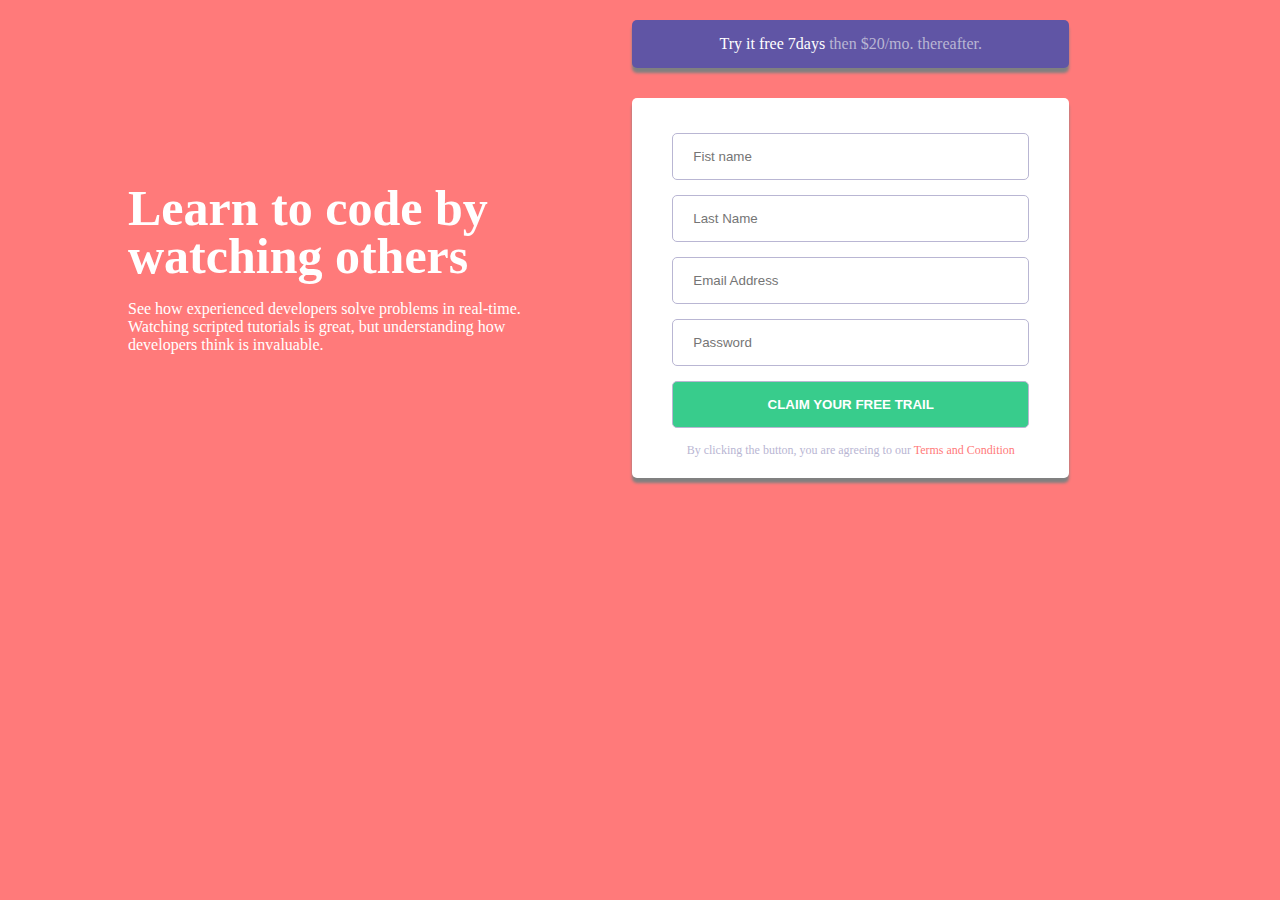
==== index.html @ e976b6f8 "index file" ====
<!DOCTYPE html>
<html lang="en">
<head>
    <meta charset="UTF-8">
    <meta http-equiv="X-UA-Compatible" content="IE=edge">
    <meta name="viewport" content="width=, initial-scale=1.0">
    <link rel="stylesheet" href="f.css">
    <title>Document</title>
</head>
<body>
    <main>
        <div class="flex-container">
            <section class="s1">
                <div class="heading">
                    <h1>Learn to code by watching others</h1>
                </div>
                <div class="text">
                    <p>See how experienced developers solve 
                    problems in real-time. 
                       Watching scripted tutorials is great,
                       but understanding how developers think
                       is invaluable.
                    </p>
                </div>
            </section>
            <section class="s2">
                <div class="form-banner">
                    <p>Try it free 7days <span> then $20/mo. thereafter.</span></p>
                </div>
            <form action="">
                <div class="A">
                    <label for="name"></label>
                    <input type="text" name="fname" placeholder="Fist name"required>
                </div>
                <div class="A">
                    <label for="name"></label>
                    <input type="text" name="fname" placeholder="Last Name" required>
                </div>
                <div class="A">
                    <label for="email"></label>
                    <input type="email" name="email" placeholder="Email Address" required>
                </div>
                <div class="A">
                    <label for="Password"></label>
                    <input type="password" name="password" placeholder="Password" id=""pattern="(?=.*\d)(?=.*[a-z])(?=.*[A-Z]).{8,}" title="Must contain at least one number and one uppercase and lowercase letter, and at least 8 or more characters" required >
                </div>
                <div class="A">
                    <input type="submit" value="CLAIM YOUR FREE TRAIL">
                </div>
                <p class="terms"> By clicking the button, you are agreeing to our <span><a href="#">Terms and Condition</a> </span> </p>
            </form>

            </section>

        </div>
    </main>
    
</body>
</html>
---- f.css ----
*{
    margin: 0;
    padding: 0;
    box-sizing: border-box;
}
  body{background-color: hsl(0, 100%, 74%) ;
    display: flex;
    width:100vw;
    min-height: 100vh;
    align-items:right;
    justify-content: center;
    width:100vw;
    font-size: 16px;
}


main{
    width: 80%;
    margin: 0 auto;

 }
.flex-container{
    display:flex;
    justify-content: center;
    align-items: center;
    flex-direction: row;

}
.s1{
    width: 42%;
    color: white;
}
.s2{
    width:60%;
    text-align: center;
    padding:10px ;
}

.heading{font-size: 25px;
      font-weight: 700;
      margin: 20px 0px;

}
.heading h1{ font-size: 50px;
             font-weight: bolder;
             line-height: 3rem;
}
 text{
    font-weight: 400;
    line-height: 25px;
 }
 .form-banner{background-color: hsl(248, 32%, 49%);
            border-radius: 5px;
            padding: 15px; 
            margin: 10px auto;
            width: 75%;
            box-shadow: 0px 5px 3px gray;
            color: white;

 }
.form-banner span{
    color: hsl(246, 25%, 77%);
}
 form{ padding: 20px 20px;
       width: 75%;
       margin: 30px auto;
       background-color: white;
       border-radius: 5px;
       box-shadow: 0px 5px 3px gray;
 }
    

 .A{
    margin: 15px 20px;

 }
 
 .A input{padding: 15px 20px;
          width: 100%;
          border-radius: 5px;
          border: 1px solid hsl(246, 25%, 77%);
 }

input[type=submit]{
    color: white;
    font-weight: 600;
    background-color: hsl(154, 59%, 51%);

 }

input[type=submit]:hover{
    background-color: hsla(154, 59%, 51%, 0.7);
    cursor:pointer;
 }
 input:focus{
    outline-color: hsl(248, 32%, 49%);
 }
 .terms{
    font-size: 12px;
    color: hsl(246, 25%, 77%);
 }
.terms span a {color: hsl(0, 100%, 74%);
    text-decoration: none;
    

}

@media (max-width:700px){
    .flex-container{
        display: block;
    }
    .s1{
        width: 100%;
        text-align: center;
        margin: 0px 0px 50px 0px;
    }
    .heading h1{
        font-size: 30px;
        line-height: normal;
    }
    .s2{
        width: 100%;
        padding: 0;
    }
    .form-banner, form{
        width: 100%;
    }
}
 
    /* background-color: hsl(248, 32%, 49%);
        border-radius: 5px;
        padding: 10px;    
    
    }
.form{background-color: white;
      border-radius:5px;
    } */
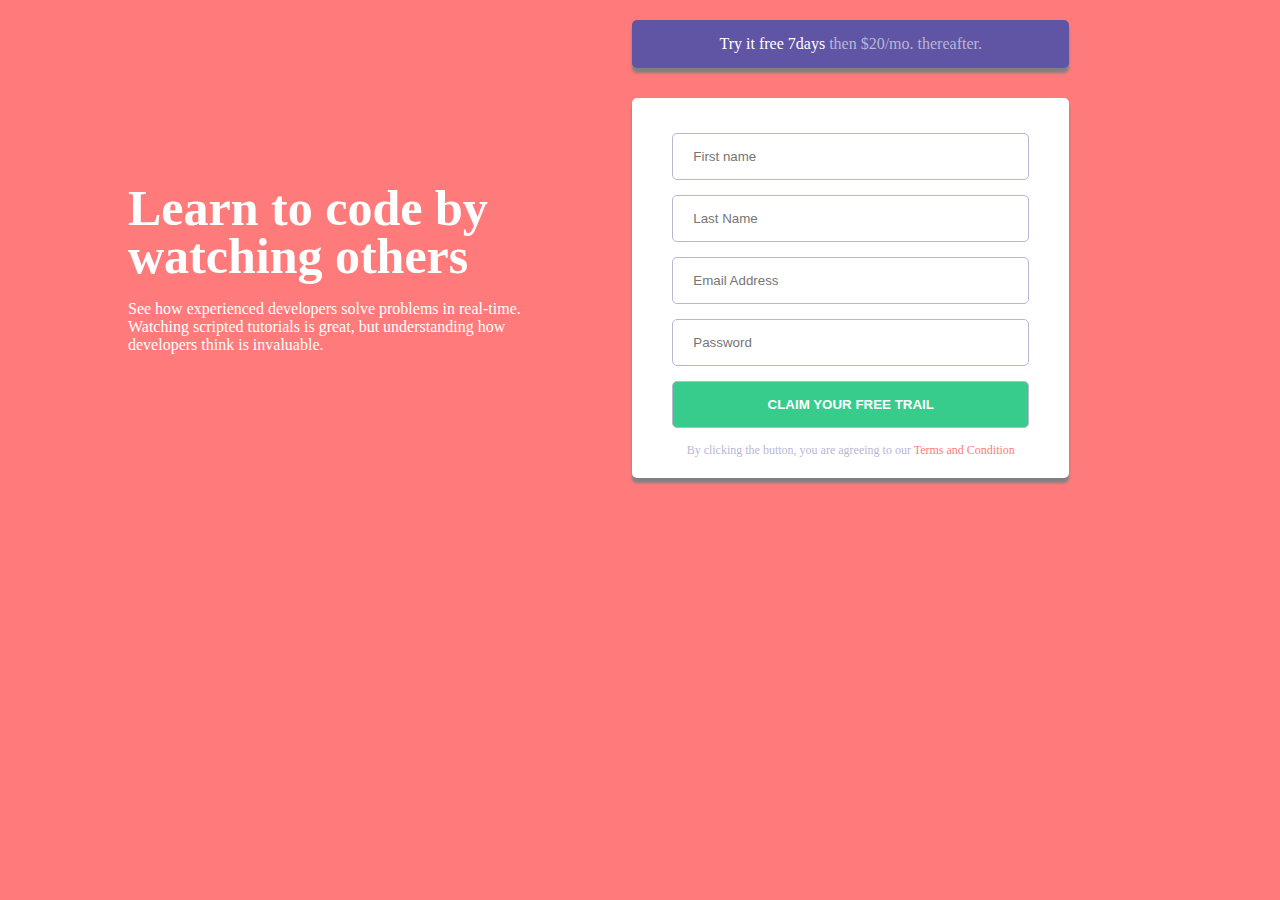
==== commit 11d52f14: "second commit" ====
--- a/index.html
+++ b/index.html
@@ -30,7 +30,7 @@
             <form action="">
                 <div class="A">
                     <label for="name"></label>
-                    <input type="text" name="fname" placeholder="Fist name"required>
+                    <input type="text" name="fname" placeholder="First name"required>
                 </div>
                 <div class="A">
                     <label for="name"></label>
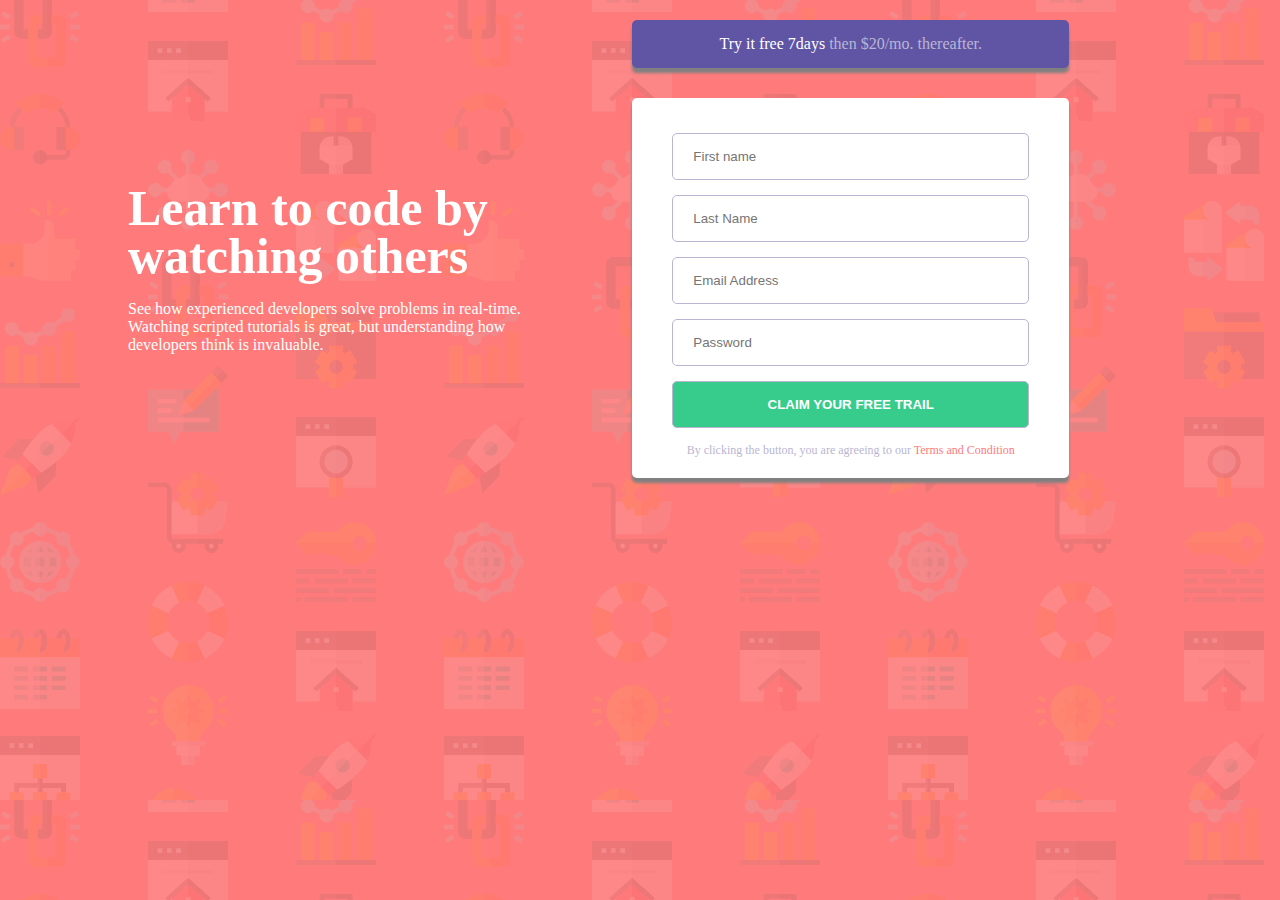
==== commit 0c88baf2: "last commit" ====
--- a/index.html
+++ b/index.html
@@ -5,7 +5,8 @@
     <meta http-equiv="X-UA-Compatible" content="IE=edge">
     <meta name="viewport" content="width=, initial-scale=1.0">
     <link rel="stylesheet" href="f.css">
-    <title>Document</title>
+    <link rel="shortcut icon" href="favicon-32x32.png">
+    <title>form</title>
 </head>
 <body>
     <main>
--- a/f.css
+++ b/f.css
@@ -11,6 +11,7 @@
     justify-content: center;
     width:100vw;
     font-size: 16px;
+    background-image: url(bg-intro-desktop.png);
 }
 
 
@@ -126,12 +127,4 @@
         width: 100%;
     }
 }
- 
-    /* background-color: hsl(248, 32%, 49%);
-        border-radius: 5px;
-        padding: 10px;    
-    
-    }
-.form{background-color: white;
-      border-radius:5px;
-    } */  
+    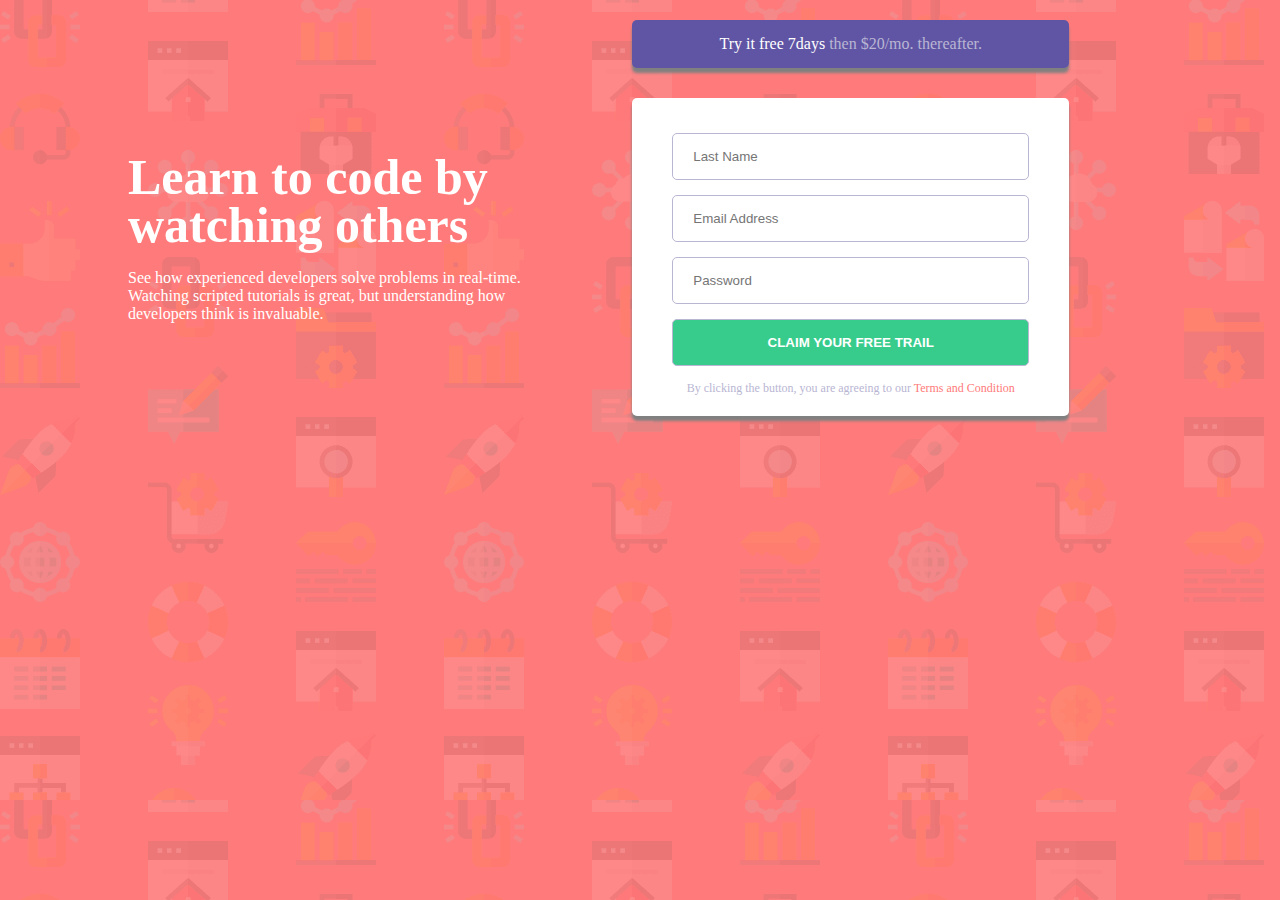
==== commit 38549d49: "another edit" ====
--- a/index.html
+++ b/index.html
@@ -31,7 +31,6 @@
             <form action="">
                 <div class="A">
                     <label for="name"></label>
-                    <input type="text" name="fname" placeholder="First name"required>
                 </div>
                 <div class="A">
                     <label for="name"></label>
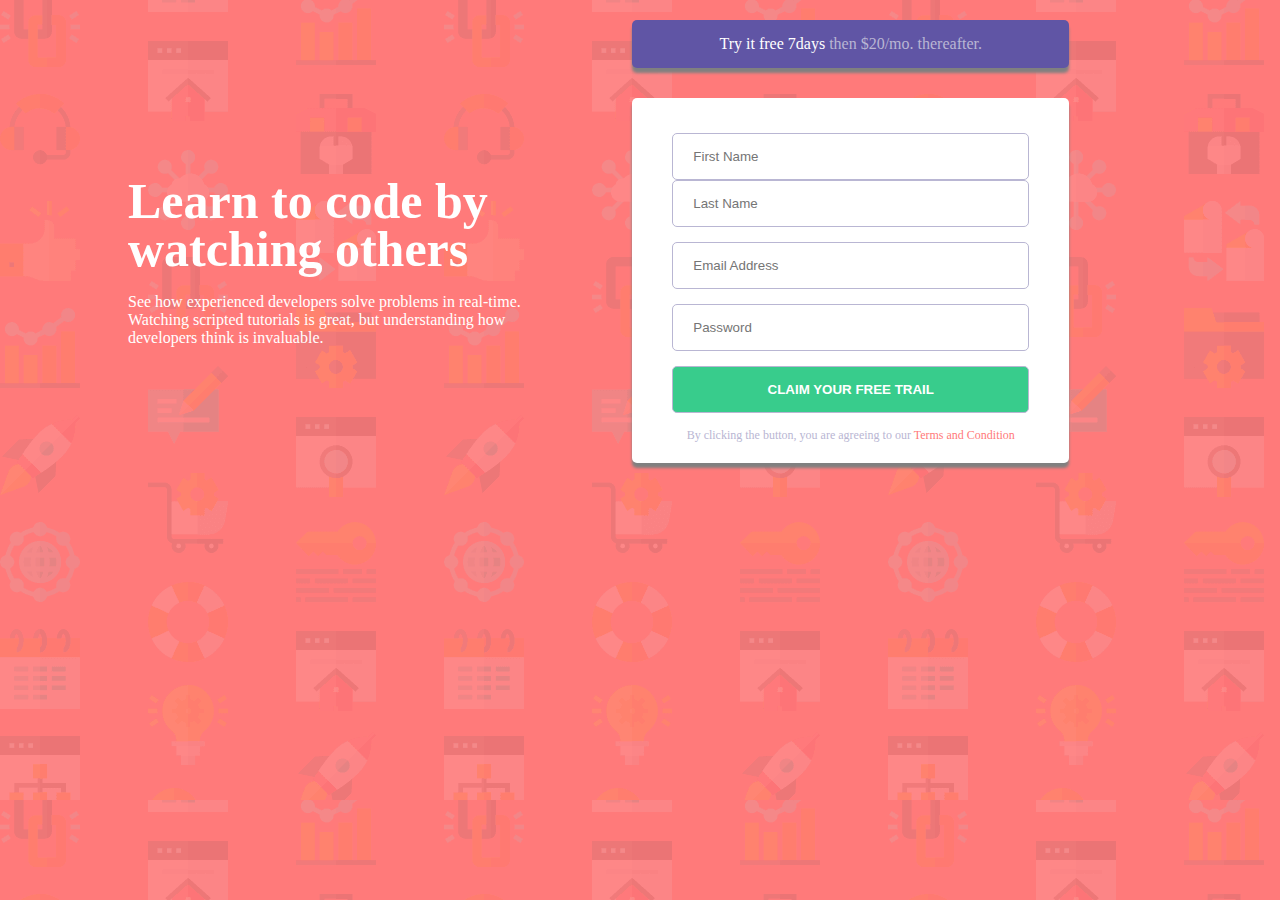
==== commit 0e17c8bc: "fifth commit" ====
--- a/index.html
+++ b/index.html
@@ -34,6 +34,8 @@
                 </div>
                 <div class="A">
                     <label for="name"></label>
+                    <input type="text" name="fname" placeholder="First Name"required>
+
                     <input type="text" name="fname" placeholder="Last Name" required>
                 </div>
                 <div class="A">
--- a/f.css
+++ b/f.css
@@ -9,7 +9,6 @@
     min-height: 100vh;
     align-items:right;
     justify-content: center;
-    width:100vw;
     font-size: 16px;
     background-image: url(bg-intro-desktop.png);
 }
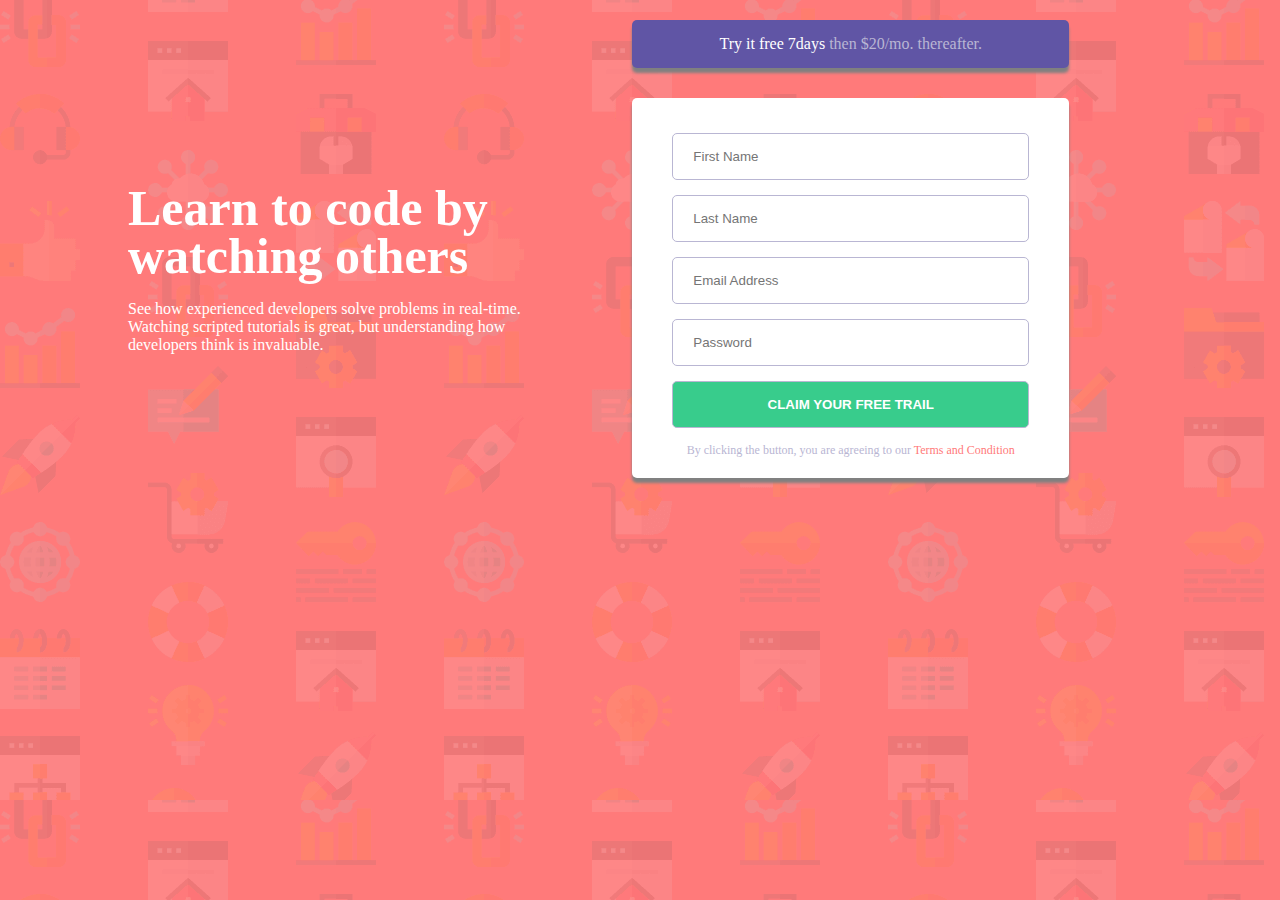
==== commit 636d988d: "Update index.html" ====
--- a/index.html
+++ b/index.html
@@ -31,11 +31,10 @@
             <form action="">
                 <div class="A">
                     <label for="name"></label>
+                    <input type="text" name="fname" placeholder="First Name"required>
                 </div>
                 <div class="A">
                     <label for="name"></label>
-                    <input type="text" name="fname" placeholder="First Name"required>
-
                     <input type="text" name="fname" placeholder="Last Name" required>
                 </div>
                 <div class="A">
@@ -58,4 +57,4 @@
     </main>
     
 </body>
-</html>+</html>
